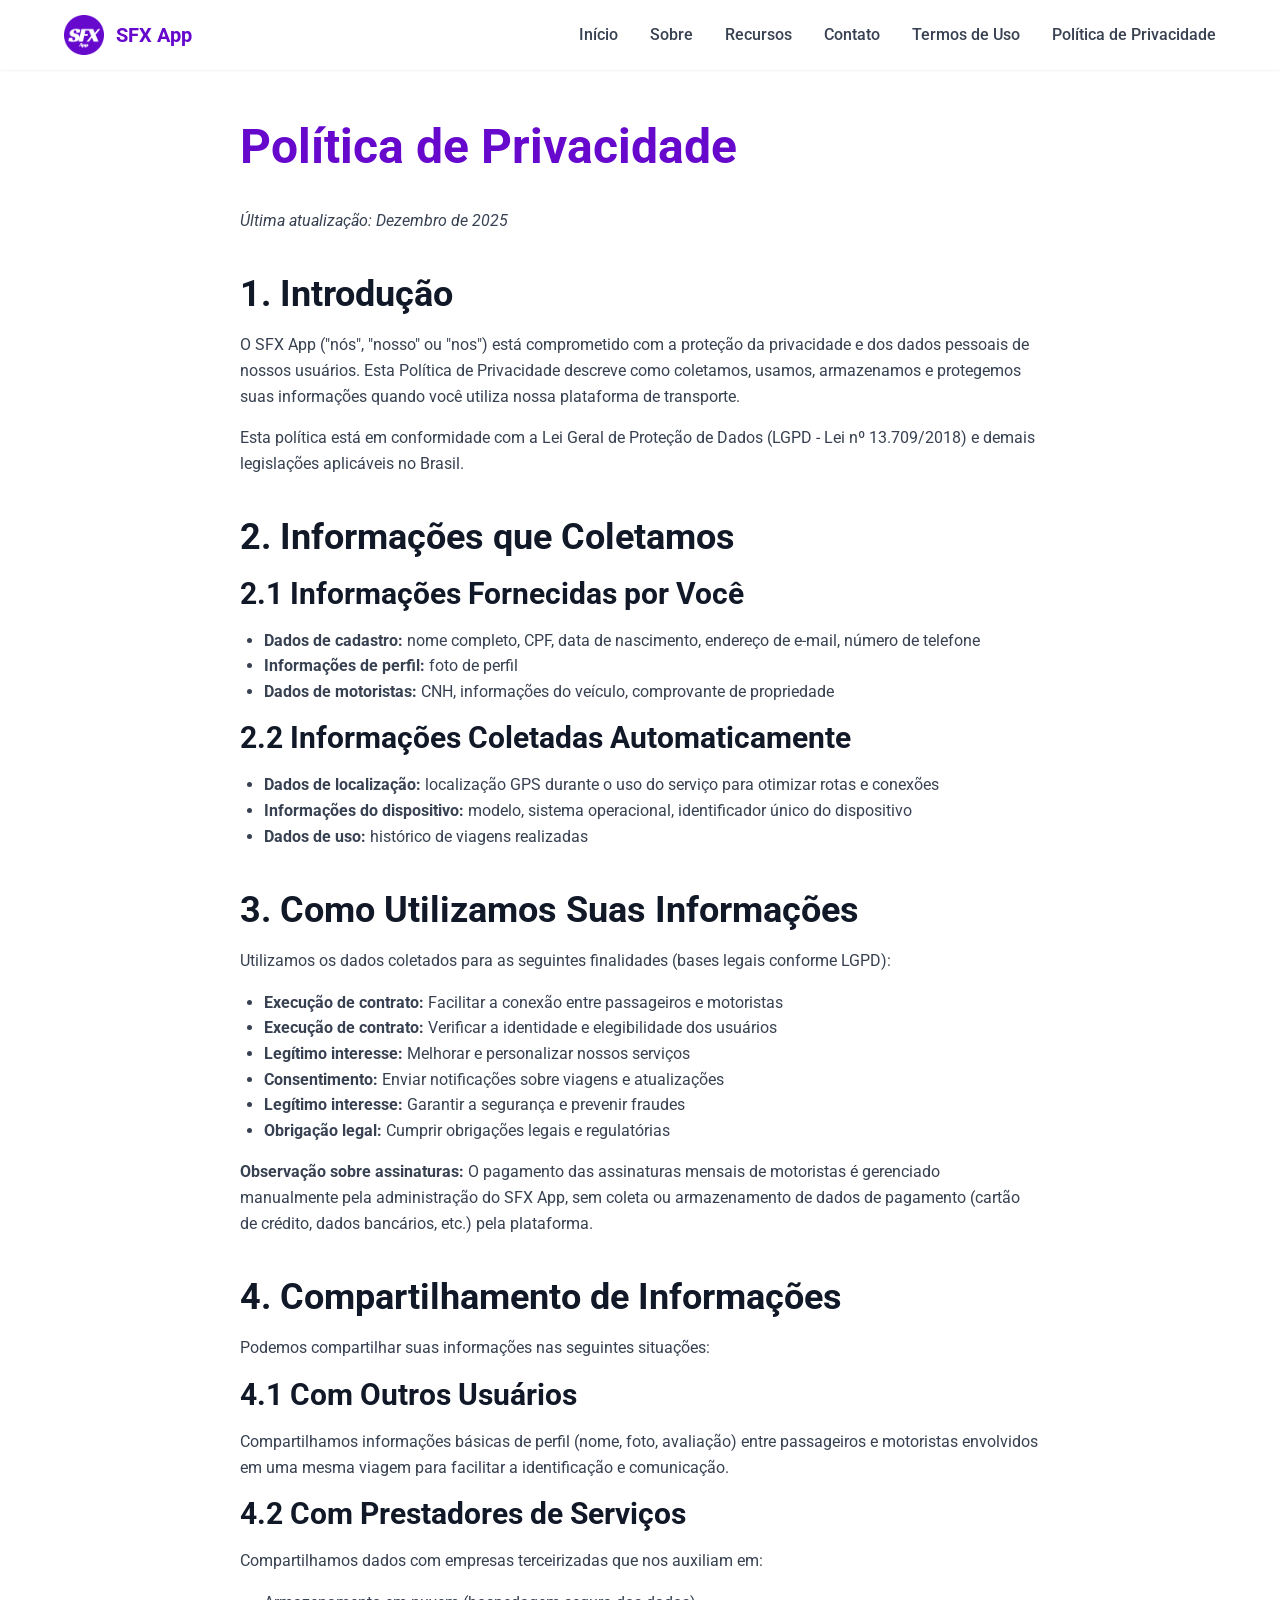
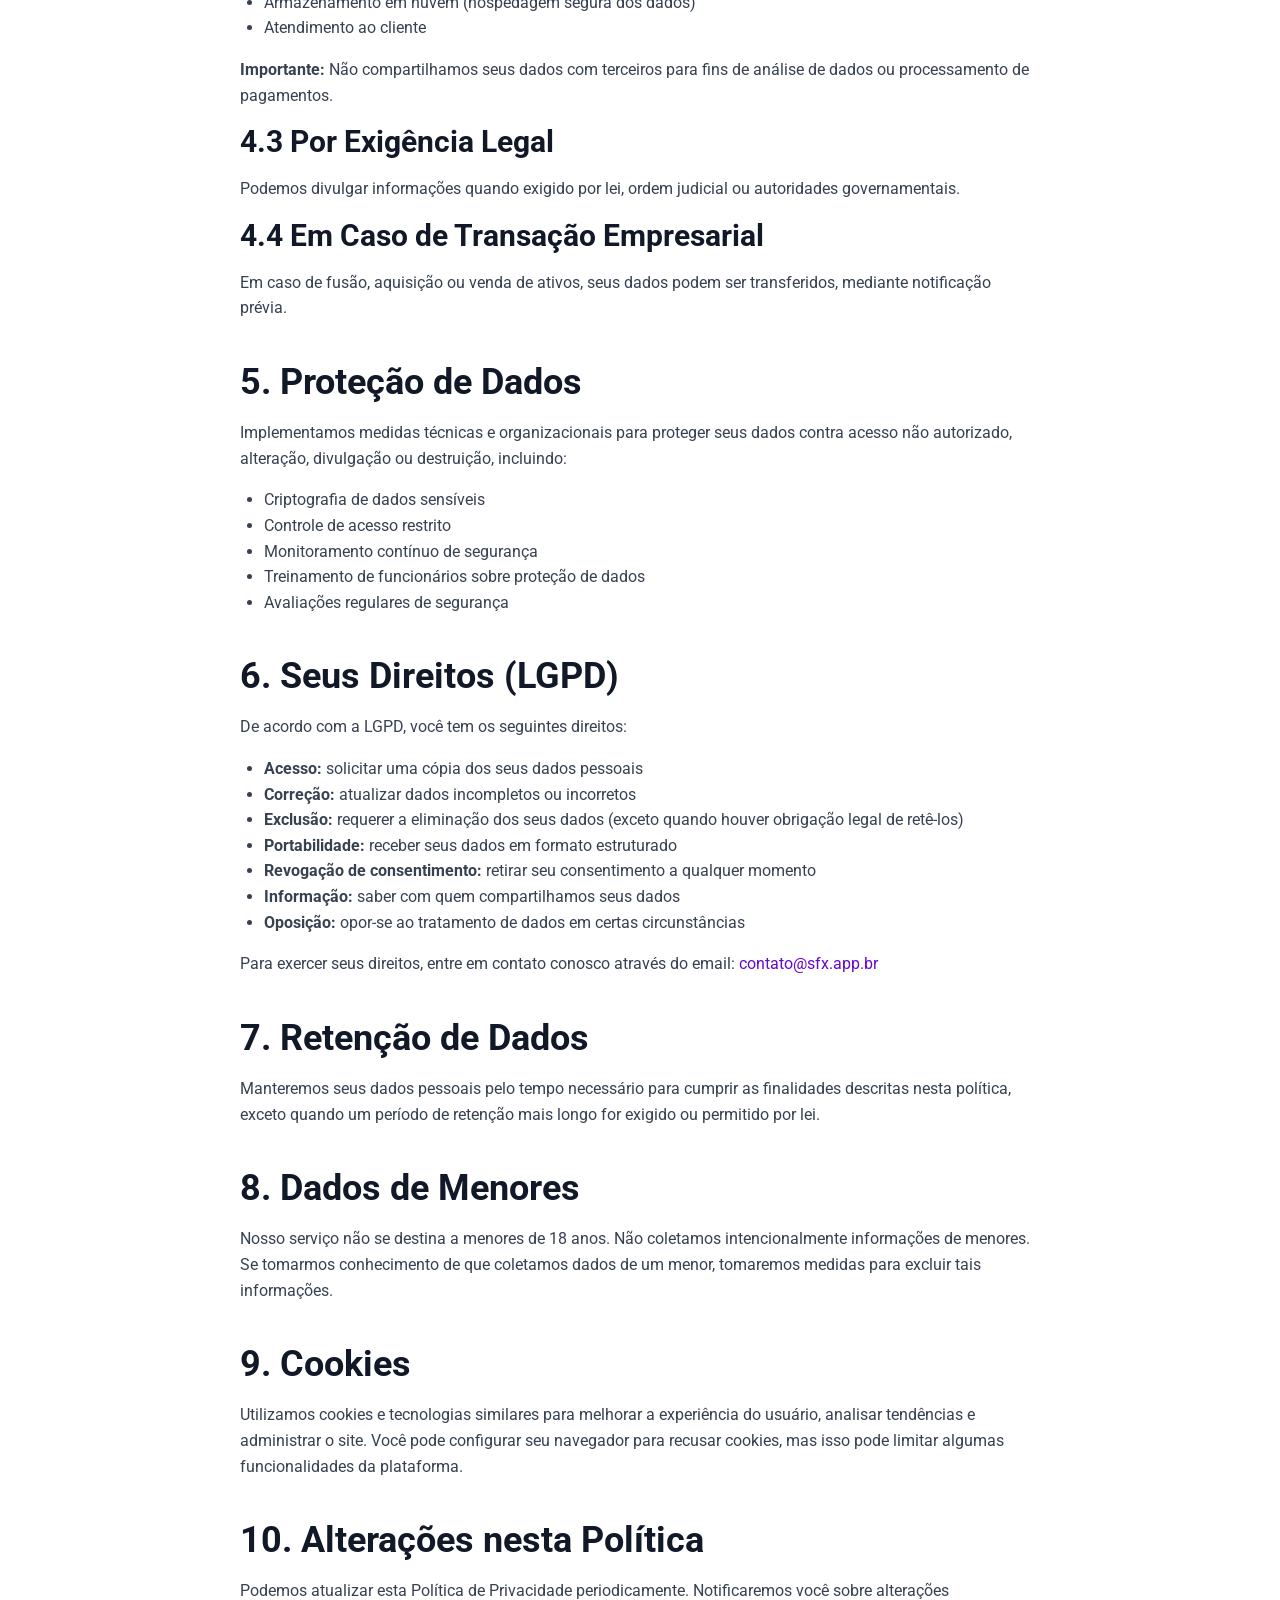
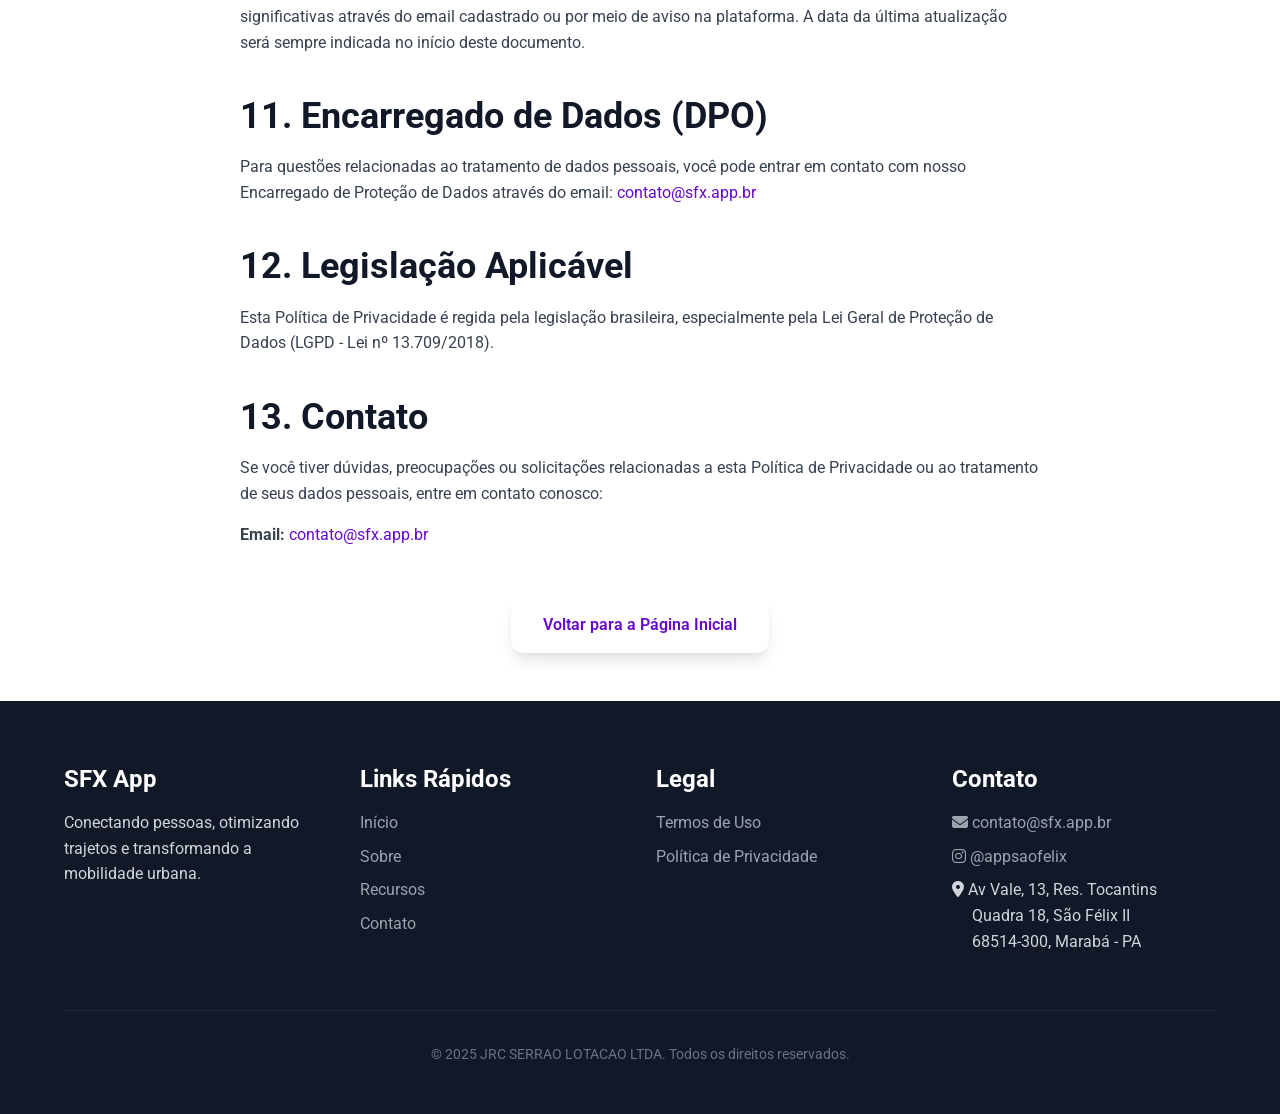
==== privacidade.html @ 4ad6716e "feat: Implement initial SFX App marketing website" ====
<!DOCTYPE html>
<html lang="pt-BR">
<head>
    <meta charset="UTF-8">
    <meta name="viewport" content="width=device-width, initial-scale=1.0">
    <meta name="description" content="Política de Privacidade do serviço SFX">
    <title>Política de Privacidade - SFX App</title>
    
    <!-- Favicon -->
    <link rel="icon" type="image/x-icon" href="assets/favicon.ico">
    
    <!-- Google Fonts -->
    <link rel="preconnect" href="https://fonts.googleapis.com">
    <link rel="preconnect" href="https://fonts.gstatic.com" crossorigin>
    <link href="https://fonts.googleapis.com/css2?family=Roboto:wght@300;400;500;700&display=swap" rel="stylesheet">
    
    <!-- Font Awesome Icons -->
    <link rel="stylesheet" href="https://cdnjs.cloudflare.com/ajax/libs/font-awesome/6.5.1/css/all.min.css" integrity="sha512-DTOQO9RWCH3ppGqcWaEA1BIZOC6xxalwEsw9c2QQeAIftl+Vegovlnee1c9QX4TctnWMn13TZye+giMm8e2LwA==" crossorigin="anonymous" referrerpolicy="no-referrer" />
    
    <!-- Stylesheet -->
    <link rel="stylesheet" href="css/styles.css">
</head>
<body>
    <!-- Header / Navigation -->
    <header class="header">
        <div class="container">
            <nav class="nav">
                <a href="index.html" class="nav-brand">
                    <img src="assets/logo_purple_back_white_font.png" alt="SFX App Logo">
                    <span>SFX App</span>
                </a>
                
                <ul class="nav-links" id="navLinks">
                    <li><a href="index.html#inicio">Início</a></li>
                    <li><a href="index.html#sobre">Sobre</a></li>
                    <li><a href="index.html#recursos">Recursos</a></li>
                    <li><a href="index.html#contato">Contato</a></li>
                    <li><a href="termos.html">Termos de Uso</a></li>
                    <li><a href="privacidade.html">Política de Privacidade</a></li>
                </ul>
                
                <button class="nav-toggle" id="navToggle" aria-label="Toggle navigation">
                    ☰
                </button>
            </nav>
        </div>
    </header>

    <!-- Legal Content -->
    <section class="legal-page">
        <div class="container">
            <div class="legal-content">
                <h1>Política de Privacidade</h1>
                <p><em>Última atualização: Dezembro de 2025</em></p>

                <h2>1. Introdução</h2>
                <p>
                    O SFX App ("nós", "nosso" ou "nos") está comprometido com a proteção da privacidade e dos dados 
                    pessoais de nossos usuários. Esta Política de Privacidade descreve como coletamos, usamos, 
                    armazenamos e protegemos suas informações quando você utiliza nossa plataforma de transporte.
                </p>
                <p>
                    Esta política está em conformidade com a Lei Geral de Proteção de Dados (LGPD - Lei nº 13.709/2018) 
                    e demais legislações aplicáveis no Brasil.
                </p>

                <h2>2. Informações que Coletamos</h2>
                
                <h3>2.1 Informações Fornecidas por Você</h3>
                <ul>
                    <li><strong>Dados de cadastro:</strong> nome completo, CPF, data de nascimento, endereço de e-mail, número de telefone</li>
                    <li><strong>Informações de perfil:</strong> foto de perfil</li>
                    <li><strong>Dados de motoristas:</strong> CNH, informações do veículo, comprovante de propriedade</li>
                </ul>

                <h3>2.2 Informações Coletadas Automaticamente</h3>
                <ul>
                    <li><strong>Dados de localização:</strong> localização GPS durante o uso do serviço para otimizar rotas e conexões</li>
                    <li><strong>Informações do dispositivo:</strong> modelo, sistema operacional, identificador único do dispositivo</li>
                    <li><strong>Dados de uso:</strong> histórico de viagens realizadas</li>
                </ul>

                <h2>3. Como Utilizamos Suas Informações</h2>
                <p>Utilizamos os dados coletados para as seguintes finalidades (bases legais conforme LGPD):</p>
                <ul>
                    <li><strong>Execução de contrato:</strong> Facilitar a conexão entre passageiros e motoristas</li>
                    <li><strong>Execução de contrato:</strong> Verificar a identidade e elegibilidade dos usuários</li>
                    <li><strong>Legítimo interesse:</strong> Melhorar e personalizar nossos serviços</li>
                    <li><strong>Consentimento:</strong> Enviar notificações sobre viagens e atualizações</li>
                    <li><strong>Legítimo interesse:</strong> Garantir a segurança e prevenir fraudes</li>
                    <li><strong>Obrigação legal:</strong> Cumprir obrigações legais e regulatórias</li>
                </ul>
                <p>
                    <strong>Observação sobre assinaturas:</strong> O pagamento das assinaturas mensais de motoristas 
                    é gerenciado manualmente pela administração do SFX App, sem coleta ou armazenamento de dados 
                    de pagamento (cartão de crédito, dados bancários, etc.) pela plataforma.
                </p>

                <h2>4. Compartilhamento de Informações</h2>
                <p>Podemos compartilhar suas informações nas seguintes situações:</p>
                
                <h3>4.1 Com Outros Usuários</h3>
                <p>
                    Compartilhamos informações básicas de perfil (nome, foto, avaliação) entre passageiros e motoristas 
                    envolvidos em uma mesma viagem para facilitar a identificação e comunicação.
                </p>

                <h3>4.2 Com Prestadores de Serviços</h3>
                <p>
                    Compartilhamos dados com empresas terceirizadas que nos auxiliam em:
                </p>
                <ul>
                    <li>Armazenamento em nuvem (hospedagem segura dos dados)</li>
                    <li>Atendimento ao cliente</li>
                </ul>
                <p>
                    <strong>Importante:</strong> Não compartilhamos seus dados com terceiros para fins de 
                    análise de dados ou processamento de pagamentos.
                </p>

                <h3>4.3 Por Exigência Legal</h3>
                <p>
                    Podemos divulgar informações quando exigido por lei, ordem judicial ou autoridades governamentais.
                </p>

                <h3>4.4 Em Caso de Transação Empresarial</h3>
                <p>
                    Em caso de fusão, aquisição ou venda de ativos, seus dados podem ser transferidos, 
                    mediante notificação prévia.
                </p>

                <h2>5. Proteção de Dados</h2>
                <p>
                    Implementamos medidas técnicas e organizacionais para proteger seus dados contra acesso não autorizado, 
                    alteração, divulgação ou destruição, incluindo:
                </p>
                <ul>
                    <li>Criptografia de dados sensíveis</li>
                    <li>Controle de acesso restrito</li>
                    <li>Monitoramento contínuo de segurança</li>
                    <li>Treinamento de funcionários sobre proteção de dados</li>
                    <li>Avaliações regulares de segurança</li>
                </ul>

                <h2>6. Seus Direitos (LGPD)</h2>
                <p>De acordo com a LGPD, você tem os seguintes direitos:</p>
                <ul>
                    <li><strong>Acesso:</strong> solicitar uma cópia dos seus dados pessoais</li>
                    <li><strong>Correção:</strong> atualizar dados incompletos ou incorretos</li>
                    <li><strong>Exclusão:</strong> requerer a eliminação dos seus dados (exceto quando houver obrigação legal de retê-los)</li>
                    <li><strong>Portabilidade:</strong> receber seus dados em formato estruturado</li>
                    <li><strong>Revogação de consentimento:</strong> retirar seu consentimento a qualquer momento</li>
                    <li><strong>Informação:</strong> saber com quem compartilhamos seus dados</li>
                    <li><strong>Oposição:</strong> opor-se ao tratamento de dados em certas circunstâncias</li>
                </ul>
                <p>
                    Para exercer seus direitos, entre em contato conosco através do email: 
                    <a href="mailto:contato@sfx.app.br" style="color: var(--color-primary);">contato@sfx.app.br</a>
                </p>

                <h2>7. Retenção de Dados</h2>
                <p>
                    Manteremos seus dados pessoais pelo tempo necessário para cumprir as finalidades descritas nesta política, 
                    exceto quando um período de retenção mais longo for exigido ou permitido por lei.
                </p>

                <h2>8. Dados de Menores</h2>
                <p>
                    Nosso serviço não se destina a menores de 18 anos. Não coletamos intencionalmente informações de menores. 
                    Se tomarmos conhecimento de que coletamos dados de um menor, tomaremos medidas para excluir tais informações.
                </p>

                <h2>9. Cookies</h2>
                <p>
                    Utilizamos cookies e tecnologias similares para melhorar a experiência do usuário, analisar tendências 
                    e administrar o site. Você pode configurar seu navegador para recusar cookies, mas isso pode limitar 
                    algumas funcionalidades da plataforma.
                </p>

                <h2>10. Alterações nesta Política</h2>
                <p>
                    Podemos atualizar esta Política de Privacidade periodicamente. Notificaremos você sobre alterações 
                    significativas através do email cadastrado ou por meio de aviso na plataforma. A data da última 
                    atualização será sempre indicada no início deste documento.
                </p>

                <h2>11. Encarregado de Dados (DPO)</h2>
                <p>
                    Para questões relacionadas ao tratamento de dados pessoais, você pode entrar em contato com nosso 
                    Encarregado de Proteção de Dados através do email: 
                    <a href="mailto:contato@sfx.app.br" style="color: var(--color-primary);">contato@sfx.app.br</a>
                </p>

                <h2>12. Legislação Aplicável</h2>
                <p>
                    Esta Política de Privacidade é regida pela legislação brasileira, especialmente pela Lei Geral de 
                    Proteção de Dados (LGPD - Lei nº 13.709/2018).
                </p>

                <h2>13. Contato</h2>
                <p>
                    Se você tiver dúvidas, preocupações ou solicitações relacionadas a esta Política de Privacidade ou ao 
                    tratamento de seus dados pessoais, entre em contato conosco:
                </p>
                <p>
                    <strong>Email:</strong> <a href="mailto:contato@sfx.app.br" style="color: var(--color-primary);">contato@sfx.app.br</a>
                </p>

                <div style="margin-top: var(--space-12); text-align: center;">
                    <a href="index.html" class="btn btn-primary">Voltar para a Página Inicial</a>
                </div>
            </div>
        </div>
    </section>

    <!-- Footer -->
    <footer class="footer">
        <div class="container">
            <div class="footer-content">
                <div class="footer-section">
                    <h4>SFX App</h4>
                    <p>Conectando pessoas, otimizando trajetos e transformando a mobilidade urbana.</p>
                </div>
                
                <div class="footer-section">
                    <h4>Links Rápidos</h4>
                    <ul class="footer-links">
                        <li><a href="index.html#inicio">Início</a></li>
                        <li><a href="index.html#sobre">Sobre</a></li>
                        <li><a href="index.html#recursos">Recursos</a></li>
                        <li><a href="index.html#contato">Contato</a></li>
                    </ul>
                </div>
                
                <div class="footer-section">
                    <h4>Legal</h4>
                    <ul class="footer-links">
                        <li><a href="termos.html">Termos de Uso</a></li>
                        <li><a href="privacidade.html">Política de Privacidade</a></li>
                    </ul>
                </div>
                
                <div class="footer-section">
                    <h4>Contato</h4>
                    <ul class="footer-links">
                        <li>
                            <a href="mailto:contato@sfx.app.br">
                                <i class="fas fa-envelope"></i> contato@sfx.app.br
                            </a>
                        </li>
                        <li>
                            <a href="https://www.instagram.com/appsaofelix/" target="_blank" rel="noopener noreferrer">
                                <i class="fab fa-instagram"></i> @appsaofelix
                            </a>
                        </li>
                        <li style="margin-top: 0.5rem;">
                            <i class="fas fa-map-marker-alt"></i> Av Vale, 13, Res. Tocantins<br>
                            &nbsp;&nbsp;&nbsp;&nbsp;&nbsp;Quadra 18, São Félix II<br>
                            &nbsp;&nbsp;&nbsp;&nbsp;&nbsp;68514-300, Marabá - PA
                        </li>
                    </ul>
                </div>
            </div>
            
            <div class="footer-bottom">
                <p>&copy; 2025 JRC SERRAO LOTACAO LTDA. Todos os direitos reservados.</p>
            </div>
        </div>
    </footer>

    <!-- JavaScript -->
    <script src="js/main.js"></script>
</body>
</html>
---- css/styles.css ----
/* =========================================
   SFX Transportation - Design System
   Color: #6708CD (Primary Purple)
   Font: Roboto
   ========================================= */

/* =========================================
   CSS VARIABLES - Design Tokens
   ========================================= */
:root {
  /* Color Palette */
  --color-primary: #6708cd;
  --color-primary-dark: #4d0696;
  --color-primary-light: #8e3ff0;
  --color-primary-gradient: linear-gradient(135deg, #6708cd 0%, #8e3ff0 100%);

  /* Neutral Colors */
  --color-white: #ffffff;
  --color-black: #0a0a0a;
  --color-gray-50: #f9fafb;
  --color-gray-100: #f3f4f6;
  --color-gray-200: #e5e7eb;
  --color-gray-300: #d1d5db;
  --color-gray-400: #9ca3af;
  --color-gray-500: #6b7280;
  --color-gray-600: #4b5563;
  --color-gray-700: #374151;
  --color-gray-800: #1f2937;
  --color-gray-900: #111827;

  /* Accent Colors */
  --color-accent-blue: #3b82f6;
  --color-accent-green: #10b981;

  /* Typography */
  --font-primary: "Roboto", -apple-system, BlinkMacSystemFont, "Segoe UI",
    sans-serif;

  /* Font Sizes */
  --font-xs: 0.75rem; /* 12px */
  --font-sm: 0.875rem; /* 14px */
  --font-base: 1rem; /* 16px */
  --font-lg: 1.125rem; /* 18px */
  --font-xl: 1.25rem; /* 20px */
  --font-2xl: 1.5rem; /* 24px */
  --font-3xl: 1.875rem; /* 30px */
  --font-4xl: 2.25rem; /* 36px */
  --font-5xl: 3rem; /* 48px */

  /* Spacing */
  --space-1: 0.25rem; /* 4px */
  --space-2: 0.5rem; /* 8px */
  --space-3: 0.75rem; /* 12px */
  --space-4: 1rem; /* 16px */
  --space-5: 1.25rem; /* 20px */
  --space-6: 1.5rem; /* 24px */
  --space-8: 2rem; /* 32px */
  --space-10: 2.5rem; /* 40px */
  --space-12: 3rem; /* 48px */
  --space-16: 4rem; /* 64px */
  --space-20: 5rem; /* 80px */

  /* Border Radius */
  --radius-sm: 0.375rem; /* 6px */
  --radius-md: 0.5rem; /* 8px */
  --radius-lg: 0.75rem; /* 12px */
  --radius-xl: 1rem; /* 16px */
  --radius-full: 9999px;

  /* Shadows */
  --shadow-sm: 0 1px 2px 0 rgba(0, 0, 0, 0.05);
  --shadow-md: 0 4px 6px -1px rgba(0, 0, 0, 0.1),
    0 2px 4px -1px rgba(0, 0, 0, 0.06);
  --shadow-lg: 0 10px 15px -3px rgba(0, 0, 0, 0.1),
    0 4px 6px -2px rgba(0, 0, 0, 0.05);
  --shadow-xl: 0 20px 25px -5px rgba(0, 0, 0, 0.1),
    0 10px 10px -5px rgba(0, 0, 0, 0.04);
  --shadow-purple: 0 10px 30px -5px rgba(103, 8, 205, 0.3);

  /* Transitions */
  --transition-fast: 150ms cubic-bezier(0.4, 0, 0.2, 1);
  --transition-base: 300ms cubic-bezier(0.4, 0, 0.2, 1);
  --transition-slow: 500ms cubic-bezier(0.4, 0, 0.2, 1);

  /* Layout */
  --container-max-width: 1200px;
  --header-height: 70px;
}

/* =========================================
   RESET & BASE STYLES
   ========================================= */
* {
  margin: 0;
  padding: 0;
  box-sizing: border-box;
}

html {
  scroll-behavior: smooth;
  font-size: 16px;
}

body {
  font-family: var(--font-primary);
  font-size: var(--font-base);
  line-height: 1.6;
  color: var(--color-gray-800);
  background-color: var(--color-white);
  -webkit-font-smoothing: antialiased;
  -moz-osx-font-smoothing: grayscale;
}

img {
  max-width: 100%;
  height: auto;
  display: block;
}

a {
  color: inherit;
  text-decoration: none;
  transition: color var(--transition-base);
}

button {
  font-family: inherit;
  cursor: pointer;
  border: none;
  outline: none;
}

/* =========================================
   TYPOGRAPHY
   ========================================= */
h1,
h2,
h3,
h4,
h5,
h6 {
  font-weight: 700;
  line-height: 1.2;
  color: var(--color-gray-900);
  margin-bottom: var(--space-4);
}

h1 {
  font-size: var(--font-5xl);
}
h2 {
  font-size: var(--font-4xl);
}
h3 {
  font-size: var(--font-3xl);
}
h4 {
  font-size: var(--font-2xl);
}
h5 {
  font-size: var(--font-xl);
}
h6 {
  font-size: var(--font-lg);
}

p {
  margin-bottom: var(--space-4);
}

/* =========================================
   LAYOUT COMPONENTS
   ========================================= */
.container {
  width: 100%;
  max-width: var(--container-max-width);
  margin: 0 auto;
  padding: 0 var(--space-6);
}

.section {
  padding: var(--space-20) 0;
}

.section-title {
  text-align: center;
  margin-bottom: var(--space-12);
}

.section-title h2 {
  margin-bottom: var(--space-3);
  background: var(--color-primary-gradient);
  -webkit-background-clip: text;
  -webkit-text-fill-color: transparent;
  background-clip: text;
}

.section-title p {
  color: var(--color-gray-600);
  font-size: var(--font-lg);
  max-width: 600px;
  margin: 0 auto;
}

/* =========================================
   HEADER & NAVIGATION
   ========================================= */
.header {
  position: sticky;
  top: 0;
  z-index: 1000;
  background: rgba(255, 255, 255, 0.95);
  backdrop-filter: blur(10px);
  box-shadow: var(--shadow-sm);
  height: var(--header-height);
  display: flex;
  align-items: center;
}

.header .container {
  height: 100%;
}

.nav {
  display: flex;
  align-items: center;
  justify-content: space-between;
  height: 100%;
}

.nav-brand {
  display: flex;
  align-items: center;
  gap: var(--space-3);
  font-size: var(--font-xl);
  font-weight: 700;
  color: var(--color-primary);
}

.nav-brand img {
  height: 40px;
  width: auto;
}

.nav-links {
  display: flex;
  gap: var(--space-8);
  list-style: none;
  align-items: center;
}

.nav-links a {
  font-weight: 500;
  color: var(--color-gray-700);
  transition: color var(--transition-base);
}

.nav-links a:hover {
  color: var(--color-primary);
}

.nav-toggle {
  display: none;
  background: none;
  font-size: var(--font-2xl);
  color: var(--color-primary);
}

/* Mobile Navigation */
@media (max-width: 768px) {
  .nav-links {
    position: fixed;
    top: var(--header-height);
    left: -100%;
    width: 100%;
    height: calc(100vh - var(--header-height));
    background: var(--color-white);
    flex-direction: column;
    justify-content: flex-start;
    padding: var(--space-8);
    gap: var(--space-6);
    transition: left var(--transition-base);
    box-shadow: var(--shadow-lg);
  }

  .nav-links.active {
    left: 0;
  }

  .nav-toggle {
    display: block;
  }
}

/* =========================================
   HERO SECTION
   ========================================= */
.hero {
  position: relative;
  min-height: calc(100vh - var(--header-height));
  display: flex;
  align-items: center;
  background: var(--color-primary-gradient);
  overflow: hidden;
  padding: var(--space-20) 0;
}

.hero::before {
  content: "";
  position: absolute;
  top: 0;
  left: 0;
  right: 0;
  bottom: 0;
  background: url('data:image/svg+xml,<svg width="100" height="100" xmlns="http://www.w3.org/2000/svg"><defs><pattern id="grid" width="100" height="100" patternUnits="userSpaceOnUse"><path d="M 100 0 L 0 0 0 100" fill="none" stroke="rgba(255,255,255,0.1)" stroke-width="1"/></pattern></defs><rect width="100%" height="100%" fill="url(%23grid)"/></svg>');
  opacity: 0.3;
}

.hero::after {
  content: '';
  position: absolute;
  top: -50%;
  right: -10%;
  width: 600px;
  height: 600px;
  background: radial-gradient(circle, rgba(142, 63, 240, 0.4) 0%, transparent 70%);
  border-radius: 50%;
  animation: float 6s ease-in-out infinite;
}

.hero-content {
  position: relative;
  z-index: 1;
  text-align: center;
  color: var(--color-white);
  max-width: 900px;
  margin: 0 auto;
}

.hero h1 {
  color: var(--color-white);
  font-size: clamp(var(--font-4xl), 5vw, 4rem);
  margin-bottom: var(--space-6);
  animation: fadeInUp 0.8s ease-out;
  text-shadow: 0 4px 20px rgba(0, 0, 0, 0.3);
  line-height: 1.1;
  font-weight: 700;
}

.hero p {
  font-size: clamp(var(--font-lg), 2vw, var(--font-xl));
  margin-bottom: var(--space-8);
  opacity: 0.95;
  animation: fadeInUp 0.8s ease-out 0.2s backwards;
  text-shadow: 0 2px 10px rgba(0, 0, 0, 0.2);
  max-width: 700px;
  margin-left: auto;
  margin-right: auto;
  line-height: 1.6;
}

.hero-badge:hover {
  background: rgba(255, 255, 255, 0.25);
  transform: translateY(-2px);
}

.badge-icon {
  font-size: var(--font-2xl);
}

.badge-text {
  font-size: var(--font-base);
  font-weight: 500;
  color: var(--color-white);
}

/* =========================================
   BUTTONS
   ========================================= */
.btn {
  display: inline-block;
  padding: var(--space-4) var(--space-8);
  font-size: var(--font-base);
  font-weight: 600;
  border-radius: var(--radius-lg);
  transition: all var(--transition-base);
  text-align: center;
}

.btn-primary {
  background: var(--color-white);
  color: var(--color-primary);
  box-shadow: var(--shadow-lg);
}

.btn-primary:hover {
  transform: translateY(-2px);
  box-shadow: var(--shadow-xl);
}

.btn-outline {
  background: transparent;
  color: var(--color-white);
  border: 2px solid var(--color-white);
}

.btn-outline:hover {
  background: var(--color-white);
  color: var(--color-primary);
}

.btn-large {
  padding: var(--space-5) var(--space-10);
  font-size: var(--font-lg);
}

/* =========================================
   FEATURE CARDS
   ========================================= */
.features-grid {
  display: grid;
  grid-template-columns: repeat(auto-fit, minmax(300px, 1fr));
  gap: var(--space-8);
  margin-top: var(--space-12);
}

.feature-card {
  background: var(--color-white);
  padding: var(--space-8);
  border-radius: var(--radius-xl);
  box-shadow: var(--shadow-md);
  transition: all var(--transition-base);
  border: 1px solid var(--color-gray-100);
}

.feature-card:hover {
  transform: translateY(-4px);
  box-shadow: var(--shadow-purple);
  border-color: var(--color-primary-light);
}

.feature-icon {
  width: 64px;
  height: 64px;
  margin-bottom: var(--space-4);
  background: var(--color-primary-gradient);
  border-radius: var(--radius-lg);
  display: flex;
  align-items: center;
  justify-content: center;
  color: var(--color-white);
  font-size: var(--font-3xl);
}

.feature-card h3 {
  color: var(--color-primary);
  margin-bottom: var(--space-3);
}

.feature-card p {
  color: var(--color-gray-600);
  margin-bottom: 0;
}

/* =========================================
   CONTACT SECTION
   ========================================= */
.contact-section {
  background: var(--color-gray-50);
}

.contact-content {
  max-width: 600px;
  margin: 0 auto;
  text-align: center;
}

.contact-email {
  display: inline-flex;
  align-items: center;
  gap: var(--space-3);
  background: var(--color-primary-gradient);
  color: var(--color-white);
  padding: var(--space-5) var(--space-10);
  border-radius: var(--radius-lg);
  font-size: var(--font-lg);
  font-weight: 600;
  box-shadow: var(--shadow-purple);
  transition: all var(--transition-base);
}

.contact-email:hover {
  transform: translateY(-2px);
  box-shadow: var(--shadow-xl);
}

/* =========================================
   FOOTER
   ========================================= */
.footer {
  background: var(--color-gray-900);
  color: var(--color-gray-300);
  padding: var(--space-16) 0 var(--space-8);
}

.footer-content {
  display: grid;
  grid-template-columns: repeat(auto-fit, minmax(250px, 1fr));
  gap: var(--space-8);
  margin-bottom: var(--space-12);
}

.footer-section h4 {
  color: var(--color-white);
  margin-bottom: var(--space-4);
}

.footer-links {
  list-style: none;
}

.footer-links li {
  margin-bottom: var(--space-2);
}

.footer-links a {
  color: var(--color-gray-400);
  transition: color var(--transition-base);
}

.footer-links a:hover {
  color: var(--color-primary-light);
}

.footer-bottom {
  text-align: center;
  padding-top: var(--space-8);
  border-top: 1px solid var(--color-gray-800);
  color: var(--color-gray-500);
  font-size: var(--font-sm);
}

/* =========================================
   LEGAL PAGES
   ========================================= */
.legal-page {
  padding: var(--space-12) 0;
  min-height: calc(100vh - var(--header-height) - 300px);
}

.legal-content {
  max-width: 800px;
  margin: 0 auto;
}

.legal-content h1 {
  color: var(--color-primary);
  margin-bottom: var(--space-8);
}

.legal-content h2 {
  margin-top: var(--space-10);
  margin-bottom: var(--space-4);
}

.legal-content p,
.legal-content ul {
  margin-bottom: var(--space-4);
  color: var(--color-gray-700);
}

.legal-content ul {
  padding-left: var(--space-6);
}

/* =========================================
   ANIMATIONS
   ========================================= */
@keyframes fadeInUp {
  from {
    opacity: 0;
    transform: translateY(30px);
  }
  to {
    opacity: 1;
    transform: translateY(0);
  }
}

@keyframes float {
  0%, 100% {
    transform: translate(0, 0) scale(1);
  }
  50% {
    transform: translate(-30px, 30px) scale(1.1);
  }
}

.fade-in-up {
  animation: fadeInUp 0.6s ease-out;
}

/* Scroll animations */
.scroll-animate {
  opacity: 0;
  transform: translateY(30px);
  transition: all var(--transition-slow);
}

.scroll-animate.active {
  opacity: 1;
  transform: translateY(0);
}

/* =========================================
   RESPONSIVE DESIGN
   ========================================= */
@media (max-width: 768px) {
  :root {
    --font-5xl: 2.5rem;
    --font-4xl: 2rem;
    --font-3xl: 1.5rem;
  }

  .section {
    padding: var(--space-12) 0;
  }

  .hero {
    min-height: auto;
    padding: var(--space-16) 0;
  }

  .features-grid {
    grid-template-columns: 1fr;
    gap: var(--space-6);
  }

  .footer-content {
    grid-template-columns: 1fr;
  }
}

@media (max-width: 480px) {
  .container {
    padding: 0 var(--space-4);
  }

  .btn-large {
    padding: var(--space-4) var(--space-6);
    font-size: var(--font-base);
  }
}
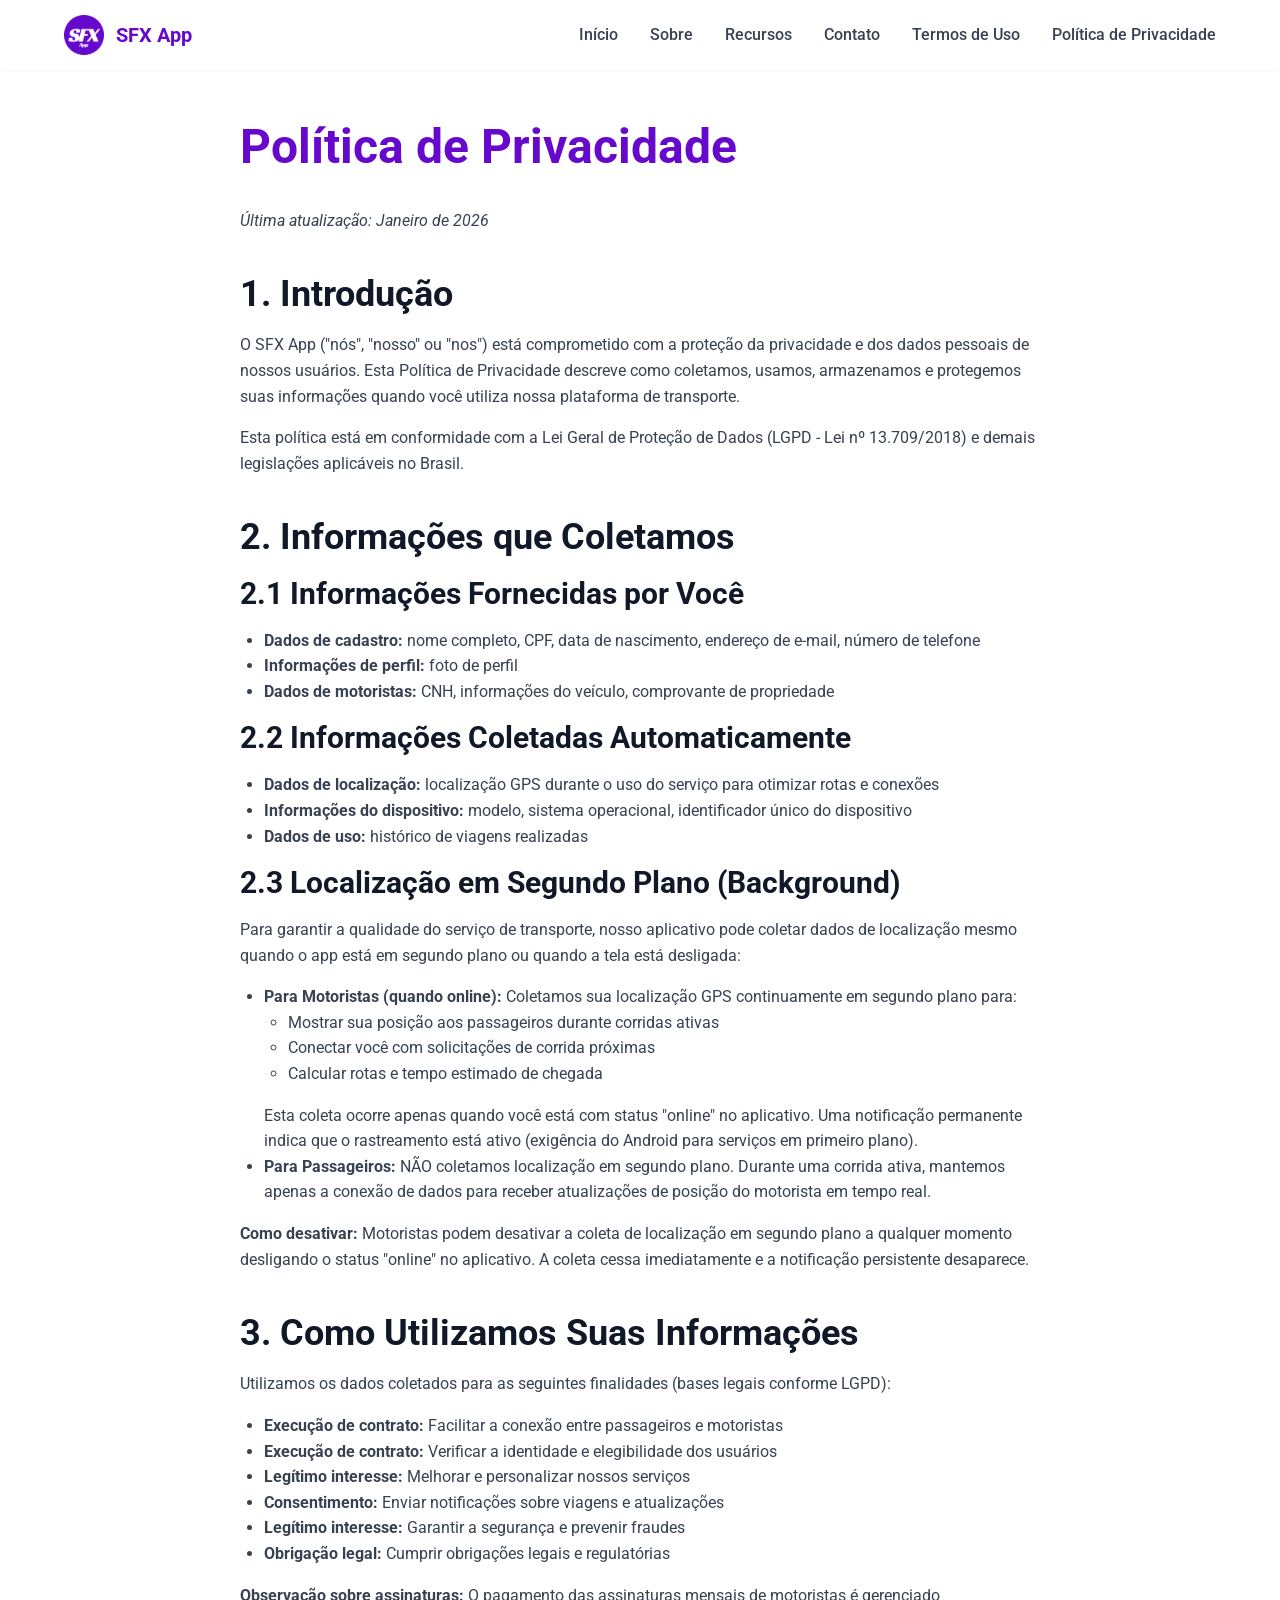
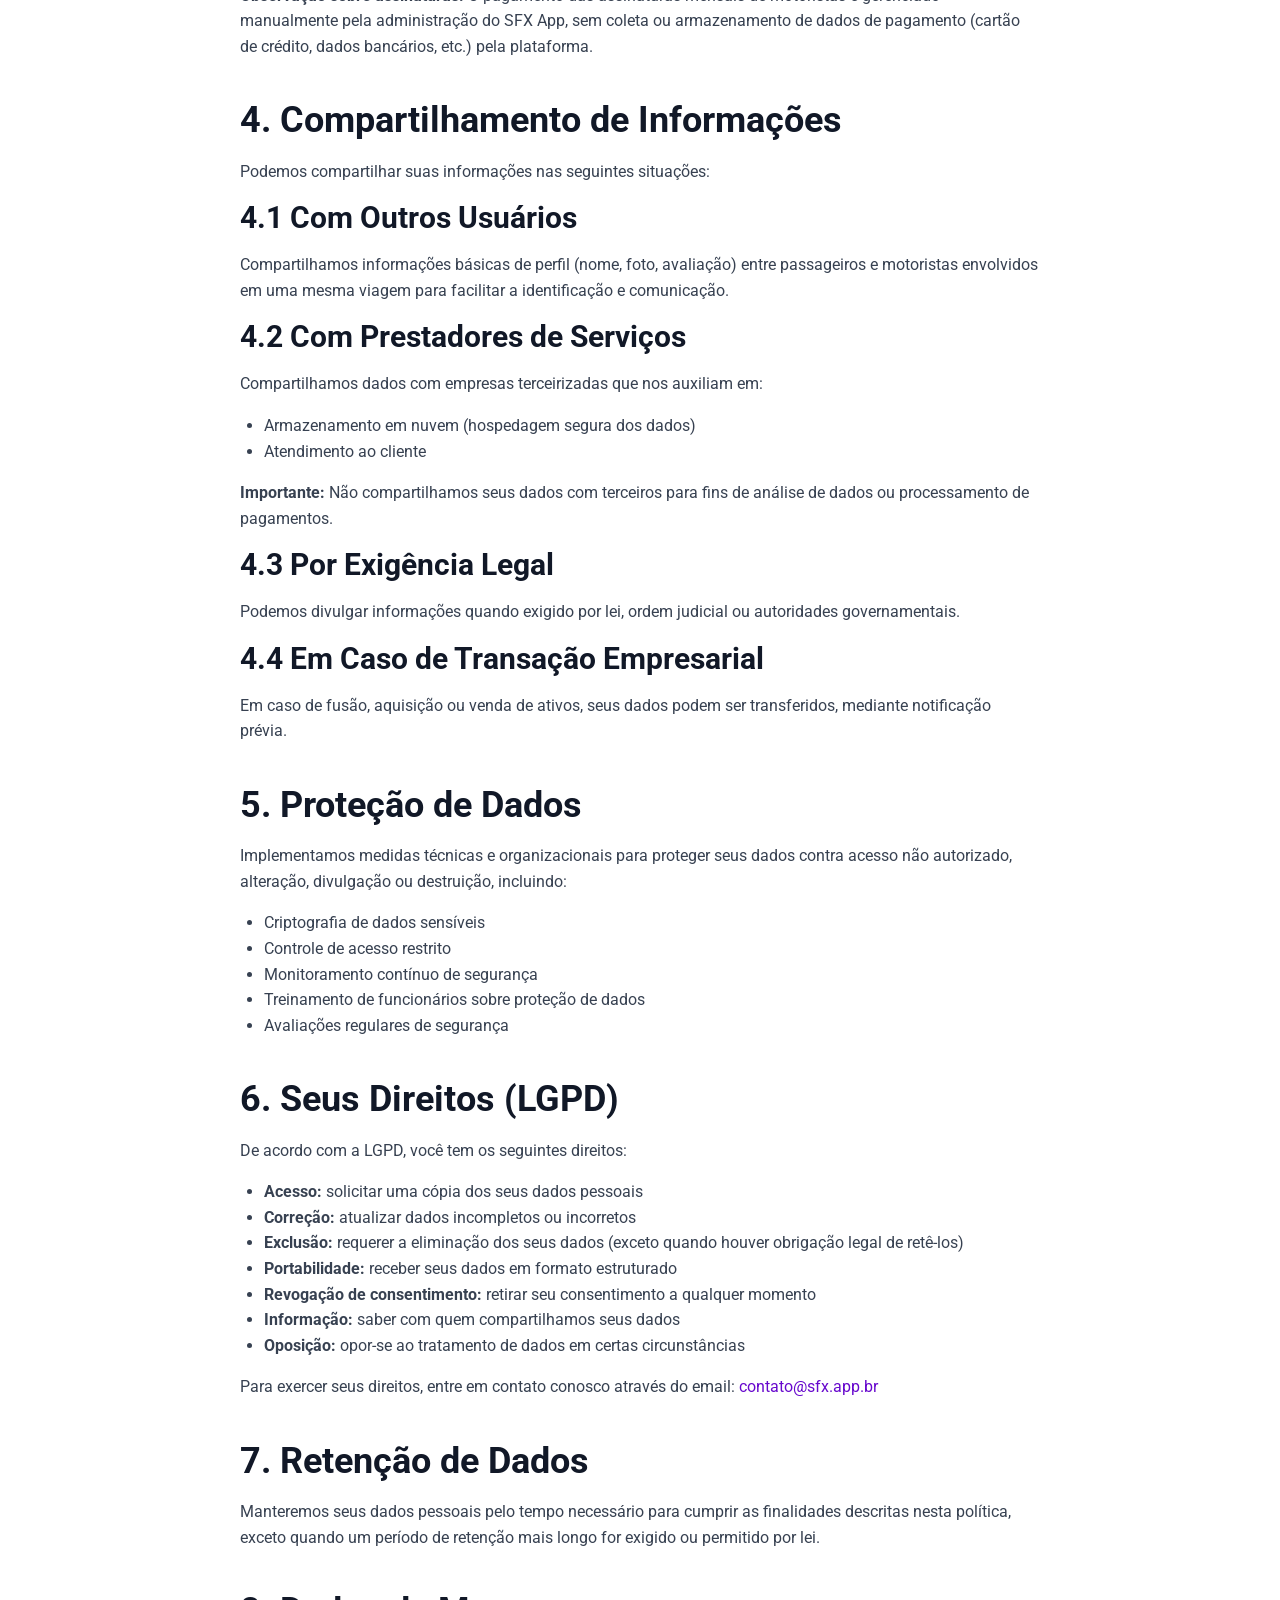
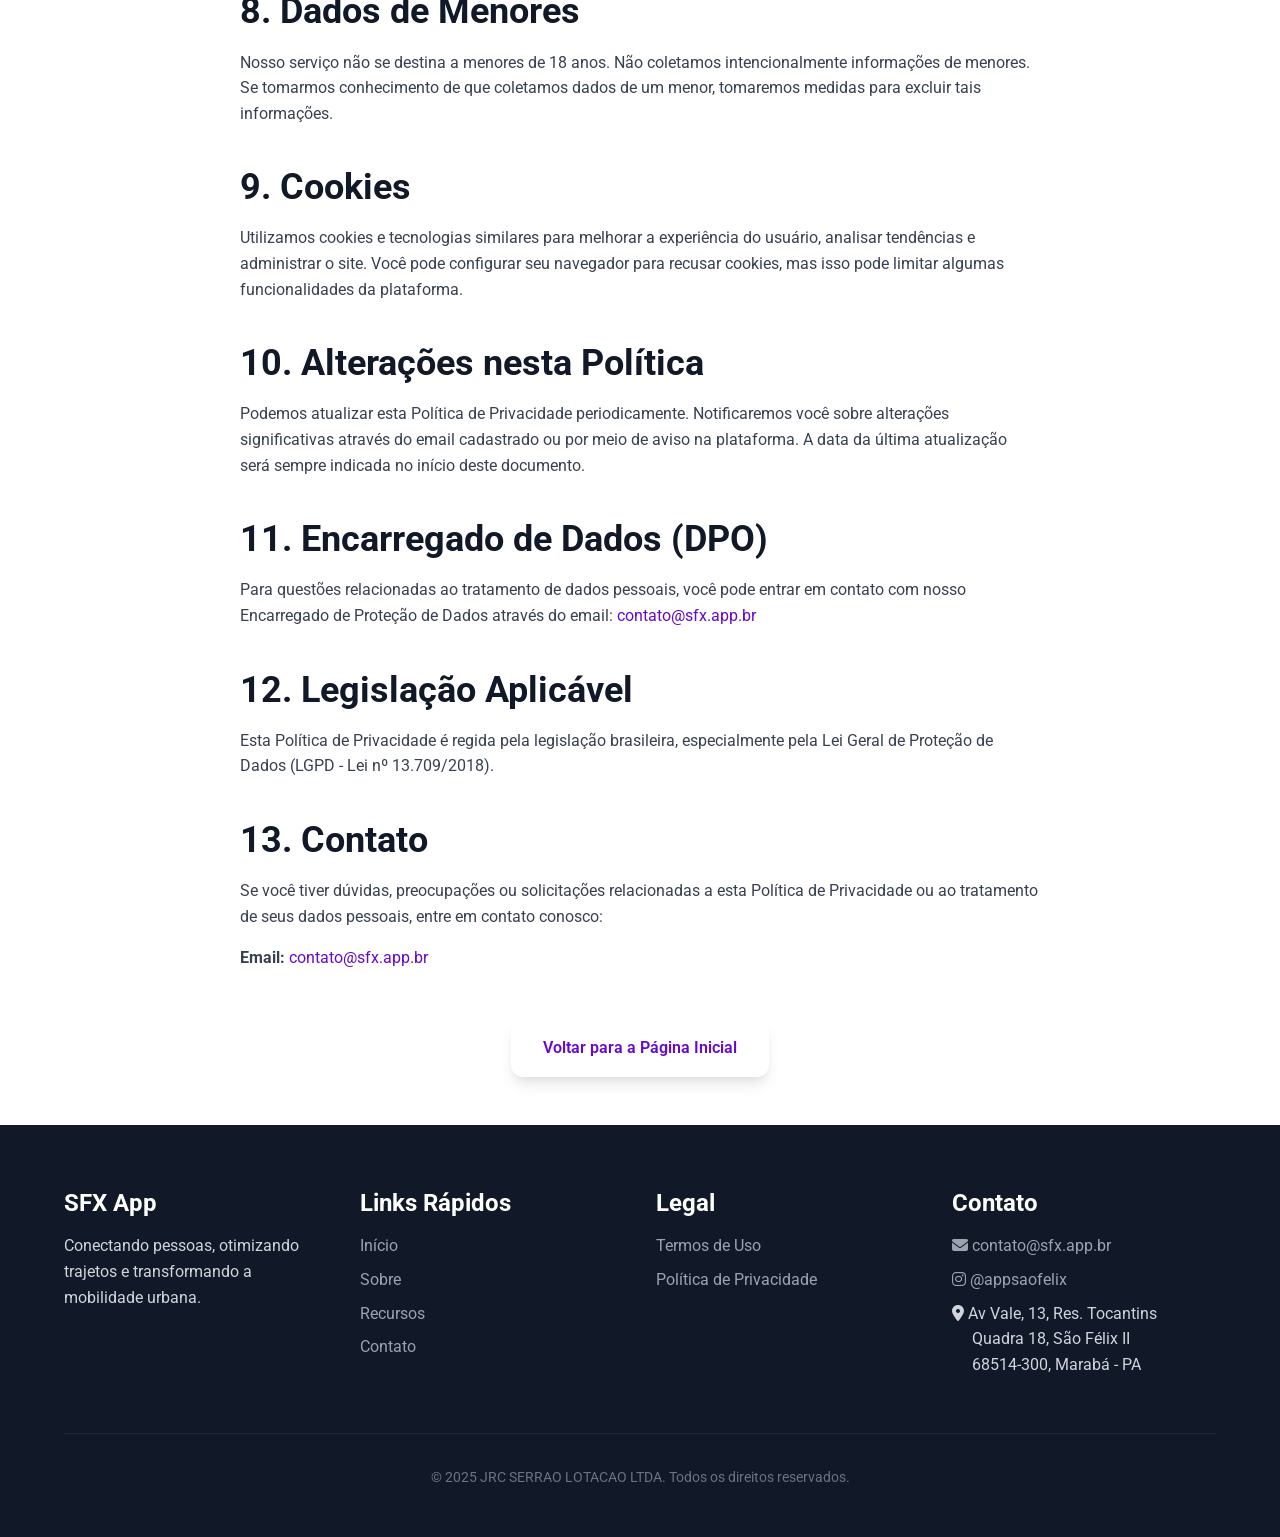
==== commit 2794cabe: "chore: adjust privacy policy including background location" ====
--- a/privacidade.html
+++ b/privacidade.html
@@ -1,25 +1,29 @@
 <!DOCTYPE html>
 <html lang="pt-BR">
+
 <head>
     <meta charset="UTF-8">
     <meta name="viewport" content="width=device-width, initial-scale=1.0">
     <meta name="description" content="Política de Privacidade do serviço SFX">
     <title>Política de Privacidade - SFX App</title>
-    
+
     <!-- Favicon -->
     <link rel="icon" type="image/x-icon" href="assets/favicon.ico">
-    
+
     <!-- Google Fonts -->
     <link rel="preconnect" href="https://fonts.googleapis.com">
     <link rel="preconnect" href="https://fonts.gstatic.com" crossorigin>
     <link href="https://fonts.googleapis.com/css2?family=Roboto:wght@300;400;500;700&display=swap" rel="stylesheet">
-    
+
     <!-- Font Awesome Icons -->
-    <link rel="stylesheet" href="https://cdnjs.cloudflare.com/ajax/libs/font-awesome/6.5.1/css/all.min.css" integrity="sha512-DTOQO9RWCH3ppGqcWaEA1BIZOC6xxalwEsw9c2QQeAIftl+Vegovlnee1c9QX4TctnWMn13TZye+giMm8e2LwA==" crossorigin="anonymous" referrerpolicy="no-referrer" />
-    
+    <link rel="stylesheet" href="https://cdnjs.cloudflare.com/ajax/libs/font-awesome/6.5.1/css/all.min.css"
+        integrity="sha512-DTOQO9RWCH3ppGqcWaEA1BIZOC6xxalwEsw9c2QQeAIftl+Vegovlnee1c9QX4TctnWMn13TZye+giMm8e2LwA=="
+        crossorigin="anonymous" referrerpolicy="no-referrer" />
+
     <!-- Stylesheet -->
     <link rel="stylesheet" href="css/styles.css">
 </head>
+
 <body>
     <!-- Header / Navigation -->
     <header class="header">
@@ -29,7 +33,7 @@
                     <img src="assets/logo_purple_back_white_font.png" alt="SFX App Logo">
                     <span>SFX App</span>
                 </a>
-                
+
                 <ul class="nav-links" id="navLinks">
                     <li><a href="index.html#inicio">Início</a></li>
                     <li><a href="index.html#sobre">Sobre</a></li>
@@ -38,7 +42,7 @@
                     <li><a href="termos.html">Termos de Uso</a></li>
                     <li><a href="privacidade.html">Política de Privacidade</a></li>
                 </ul>
-                
+
                 <button class="nav-toggle" id="navToggle" aria-label="Toggle navigation">
                     ☰
                 </button>
@@ -51,34 +55,67 @@
         <div class="container">
             <div class="legal-content">
                 <h1>Política de Privacidade</h1>
-                <p><em>Última atualização: Dezembro de 2025</em></p>
+                <p><em>Última atualização: Janeiro de 2026</em></p>
 
                 <h2>1. Introdução</h2>
                 <p>
-                    O SFX App ("nós", "nosso" ou "nos") está comprometido com a proteção da privacidade e dos dados 
-                    pessoais de nossos usuários. Esta Política de Privacidade descreve como coletamos, usamos, 
+                    O SFX App ("nós", "nosso" ou "nos") está comprometido com a proteção da privacidade e dos dados
+                    pessoais de nossos usuários. Esta Política de Privacidade descreve como coletamos, usamos,
                     armazenamos e protegemos suas informações quando você utiliza nossa plataforma de transporte.
                 </p>
                 <p>
-                    Esta política está em conformidade com a Lei Geral de Proteção de Dados (LGPD - Lei nº 13.709/2018) 
+                    Esta política está em conformidade com a Lei Geral de Proteção de Dados (LGPD - Lei nº 13.709/2018)
                     e demais legislações aplicáveis no Brasil.
                 </p>
 
                 <h2>2. Informações que Coletamos</h2>
-                
+
                 <h3>2.1 Informações Fornecidas por Você</h3>
                 <ul>
-                    <li><strong>Dados de cadastro:</strong> nome completo, CPF, data de nascimento, endereço de e-mail, número de telefone</li>
+                    <li><strong>Dados de cadastro:</strong> nome completo, CPF, data de nascimento, endereço de e-mail,
+                        número de telefone</li>
                     <li><strong>Informações de perfil:</strong> foto de perfil</li>
-                    <li><strong>Dados de motoristas:</strong> CNH, informações do veículo, comprovante de propriedade</li>
+                    <li><strong>Dados de motoristas:</strong> CNH, informações do veículo, comprovante de propriedade
+                    </li>
                 </ul>
 
                 <h3>2.2 Informações Coletadas Automaticamente</h3>
                 <ul>
-                    <li><strong>Dados de localização:</strong> localização GPS durante o uso do serviço para otimizar rotas e conexões</li>
-                    <li><strong>Informações do dispositivo:</strong> modelo, sistema operacional, identificador único do dispositivo</li>
+                    <li><strong>Dados de localização:</strong> localização GPS durante o uso do serviço para otimizar
+                        rotas e conexões</li>
+                    <li><strong>Informações do dispositivo:</strong> modelo, sistema operacional, identificador único do
+                        dispositivo</li>
                     <li><strong>Dados de uso:</strong> histórico de viagens realizadas</li>
                 </ul>
+
+                <h3>2.3 Localização em Segundo Plano (Background)</h3>
+                <p>
+                    Para garantir a qualidade do serviço de transporte, nosso aplicativo pode coletar dados de
+                    localização mesmo quando o app está em segundo plano ou quando a tela está desligada:
+                </p>
+                <ul>
+                    <li><strong>Para Motoristas (quando online):</strong> Coletamos sua localização GPS continuamente
+                        em segundo plano para:
+                        <ul>
+                            <li>Mostrar sua posição aos passageiros durante corridas ativas</li>
+                            <li>Conectar você com solicitações de corrida próximas</li>
+                            <li>Calcular rotas e tempo estimado de chegada</li>
+                        </ul>
+                        Esta coleta ocorre apenas quando você está com status "online" no aplicativo. Uma notificação
+                        permanente indica que o rastreamento está ativo (exigência do Android para serviços em primeiro
+                        plano).
+                    </li>
+                    <li><strong>Para Passageiros:</strong> NÃO coletamos localização em segundo plano. Durante uma
+                        corrida
+                        ativa, mantemos apenas a conexão de dados para receber atualizações de posição do motorista em
+                        tempo real.
+                    </li>
+                </ul>
+                <p>
+                    <strong>Como desativar:</strong> Motoristas podem desativar a coleta de localização em segundo plano
+                    a qualquer momento desligando o status "online" no aplicativo. A coleta cessa imediatamente e a
+                    notificação persistente desaparece.
+                </p>
 
                 <h2>3. Como Utilizamos Suas Informações</h2>
                 <p>Utilizamos os dados coletados para as seguintes finalidades (bases legais conforme LGPD):</p>
@@ -91,17 +128,17 @@
                     <li><strong>Obrigação legal:</strong> Cumprir obrigações legais e regulatórias</li>
                 </ul>
                 <p>
-                    <strong>Observação sobre assinaturas:</strong> O pagamento das assinaturas mensais de motoristas 
-                    é gerenciado manualmente pela administração do SFX App, sem coleta ou armazenamento de dados 
+                    <strong>Observação sobre assinaturas:</strong> O pagamento das assinaturas mensais de motoristas
+                    é gerenciado manualmente pela administração do SFX App, sem coleta ou armazenamento de dados
                     de pagamento (cartão de crédito, dados bancários, etc.) pela plataforma.
                 </p>
 
                 <h2>4. Compartilhamento de Informações</h2>
                 <p>Podemos compartilhar suas informações nas seguintes situações:</p>
-                
+
                 <h3>4.1 Com Outros Usuários</h3>
                 <p>
-                    Compartilhamos informações básicas de perfil (nome, foto, avaliação) entre passageiros e motoristas 
+                    Compartilhamos informações básicas de perfil (nome, foto, avaliação) entre passageiros e motoristas
                     envolvidos em uma mesma viagem para facilitar a identificação e comunicação.
                 </p>
 
@@ -114,7 +151,7 @@
                     <li>Atendimento ao cliente</li>
                 </ul>
                 <p>
-                    <strong>Importante:</strong> Não compartilhamos seus dados com terceiros para fins de 
+                    <strong>Importante:</strong> Não compartilhamos seus dados com terceiros para fins de
                     análise de dados ou processamento de pagamentos.
                 </p>
 
@@ -125,13 +162,14 @@
 
                 <h3>4.4 Em Caso de Transação Empresarial</h3>
                 <p>
-                    Em caso de fusão, aquisição ou venda de ativos, seus dados podem ser transferidos, 
+                    Em caso de fusão, aquisição ou venda de ativos, seus dados podem ser transferidos,
                     mediante notificação prévia.
                 </p>
 
                 <h2>5. Proteção de Dados</h2>
                 <p>
-                    Implementamos medidas técnicas e organizacionais para proteger seus dados contra acesso não autorizado, 
+                    Implementamos medidas técnicas e organizacionais para proteger seus dados contra acesso não
+                    autorizado,
                     alteração, divulgação ou destruição, incluindo:
                 </p>
                 <ul>
@@ -147,63 +185,70 @@
                 <ul>
                     <li><strong>Acesso:</strong> solicitar uma cópia dos seus dados pessoais</li>
                     <li><strong>Correção:</strong> atualizar dados incompletos ou incorretos</li>
-                    <li><strong>Exclusão:</strong> requerer a eliminação dos seus dados (exceto quando houver obrigação legal de retê-los)</li>
+                    <li><strong>Exclusão:</strong> requerer a eliminação dos seus dados (exceto quando houver obrigação
+                        legal de retê-los)</li>
                     <li><strong>Portabilidade:</strong> receber seus dados em formato estruturado</li>
                     <li><strong>Revogação de consentimento:</strong> retirar seu consentimento a qualquer momento</li>
                     <li><strong>Informação:</strong> saber com quem compartilhamos seus dados</li>
                     <li><strong>Oposição:</strong> opor-se ao tratamento de dados em certas circunstâncias</li>
                 </ul>
                 <p>
-                    Para exercer seus direitos, entre em contato conosco através do email: 
+                    Para exercer seus direitos, entre em contato conosco através do email:
                     <a href="mailto:contato@sfx.app.br" style="color: var(--color-primary);">contato@sfx.app.br</a>
                 </p>
 
                 <h2>7. Retenção de Dados</h2>
                 <p>
-                    Manteremos seus dados pessoais pelo tempo necessário para cumprir as finalidades descritas nesta política, 
+                    Manteremos seus dados pessoais pelo tempo necessário para cumprir as finalidades descritas nesta
+                    política,
                     exceto quando um período de retenção mais longo for exigido ou permitido por lei.
                 </p>
 
                 <h2>8. Dados de Menores</h2>
                 <p>
-                    Nosso serviço não se destina a menores de 18 anos. Não coletamos intencionalmente informações de menores. 
-                    Se tomarmos conhecimento de que coletamos dados de um menor, tomaremos medidas para excluir tais informações.
+                    Nosso serviço não se destina a menores de 18 anos. Não coletamos intencionalmente informações de
+                    menores.
+                    Se tomarmos conhecimento de que coletamos dados de um menor, tomaremos medidas para excluir tais
+                    informações.
                 </p>
 
                 <h2>9. Cookies</h2>
                 <p>
-                    Utilizamos cookies e tecnologias similares para melhorar a experiência do usuário, analisar tendências 
-                    e administrar o site. Você pode configurar seu navegador para recusar cookies, mas isso pode limitar 
+                    Utilizamos cookies e tecnologias similares para melhorar a experiência do usuário, analisar
+                    tendências
+                    e administrar o site. Você pode configurar seu navegador para recusar cookies, mas isso pode limitar
                     algumas funcionalidades da plataforma.
                 </p>
 
                 <h2>10. Alterações nesta Política</h2>
                 <p>
-                    Podemos atualizar esta Política de Privacidade periodicamente. Notificaremos você sobre alterações 
-                    significativas através do email cadastrado ou por meio de aviso na plataforma. A data da última 
+                    Podemos atualizar esta Política de Privacidade periodicamente. Notificaremos você sobre alterações
+                    significativas através do email cadastrado ou por meio de aviso na plataforma. A data da última
                     atualização será sempre indicada no início deste documento.
                 </p>
 
                 <h2>11. Encarregado de Dados (DPO)</h2>
                 <p>
-                    Para questões relacionadas ao tratamento de dados pessoais, você pode entrar em contato com nosso 
-                    Encarregado de Proteção de Dados através do email: 
+                    Para questões relacionadas ao tratamento de dados pessoais, você pode entrar em contato com nosso
+                    Encarregado de Proteção de Dados através do email:
                     <a href="mailto:contato@sfx.app.br" style="color: var(--color-primary);">contato@sfx.app.br</a>
                 </p>
 
                 <h2>12. Legislação Aplicável</h2>
                 <p>
-                    Esta Política de Privacidade é regida pela legislação brasileira, especialmente pela Lei Geral de 
+                    Esta Política de Privacidade é regida pela legislação brasileira, especialmente pela Lei Geral de
                     Proteção de Dados (LGPD - Lei nº 13.709/2018).
                 </p>
 
                 <h2>13. Contato</h2>
                 <p>
-                    Se você tiver dúvidas, preocupações ou solicitações relacionadas a esta Política de Privacidade ou ao 
+                    Se você tiver dúvidas, preocupações ou solicitações relacionadas a esta Política de Privacidade ou
+                    ao
                     tratamento de seus dados pessoais, entre em contato conosco:
                 </p>
                 <p>
-                    <strong>Email:</strong> <a href="mailto:contato@sfx.app.br" style="color: var(--color-primary);">contato@sfx.app.br</a>
+                    <strong>Email:</strong> <a href="mailto:contato@sfx.app.br"
+                        style="color: var(--color-primary);">contato@sfx.app.br</a>
                 </p>
 
                 <div style="margin-top: var(--space-12); text-align: center;">
@@ -221,7 +266,7 @@
                     <h4>SFX App</h4>
                     <p>Conectando pessoas, otimizando trajetos e transformando a mobilidade urbana.</p>
                 </div>
-                
+
                 <div class="footer-section">
                     <h4>Links Rápidos</h4>
                     <ul class="footer-links">
@@ -231,7 +276,7 @@
                         <li><a href="index.html#contato">Contato</a></li>
                     </ul>
                 </div>
-                
+
                 <div class="footer-section">
                     <h4>Legal</h4>
                     <ul class="footer-links">
@@ -239,7 +284,7 @@
                         <li><a href="privacidade.html">Política de Privacidade</a></li>
                     </ul>
                 </div>
-                
+
                 <div class="footer-section">
                     <h4>Contato</h4>
                     <ul class="footer-links">
@@ -261,7 +306,7 @@
                     </ul>
                 </div>
             </div>
-            
+
             <div class="footer-bottom">
                 <p>&copy; 2025 JRC SERRAO LOTACAO LTDA. Todos os direitos reservados.</p>
             </div>
@@ -271,4 +316,5 @@
     <!-- JavaScript -->
     <script src="js/main.js"></script>
 </body>
-</html>
+
+</html>
